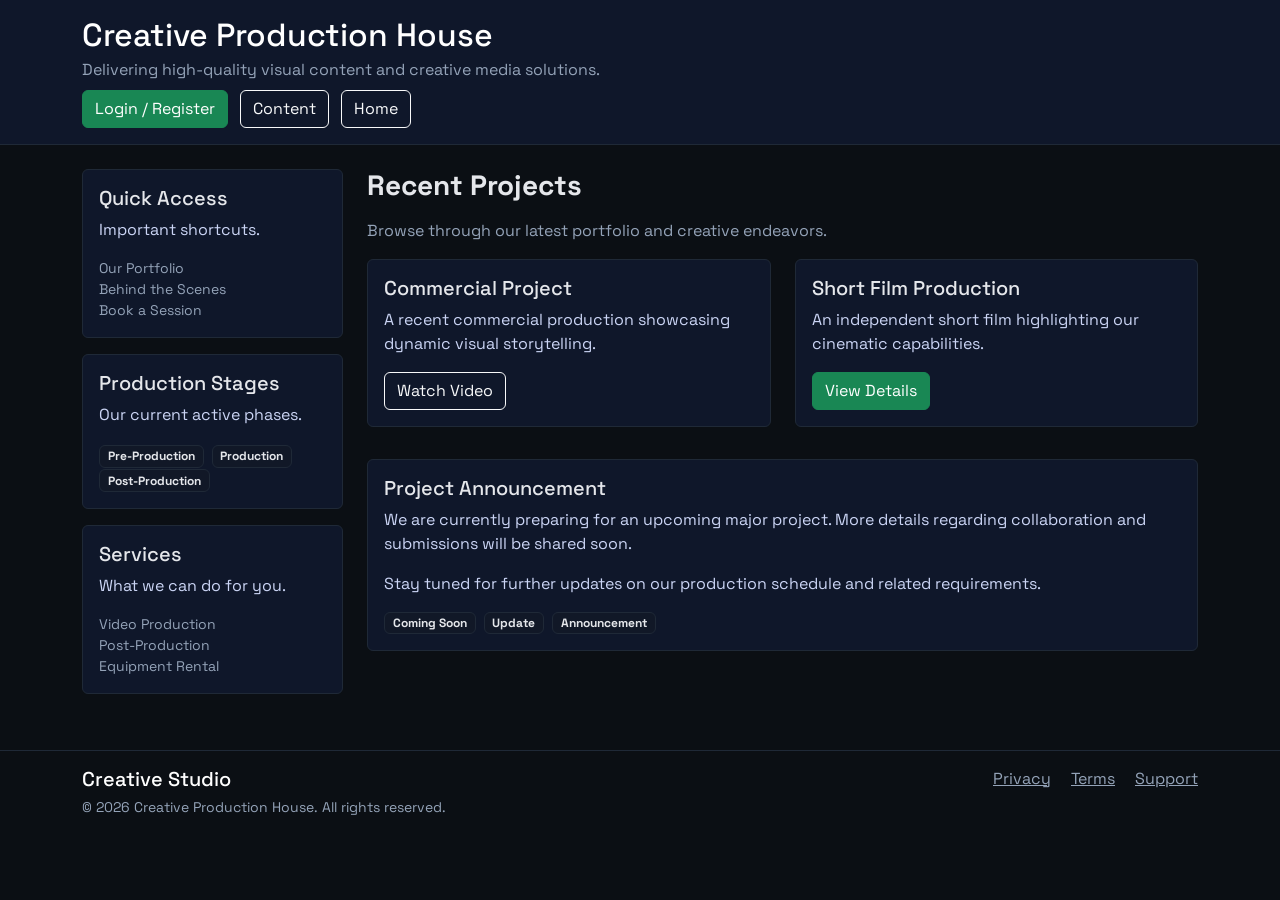
==== index.html @ 3bbcec8f "initial commit" ====
<!DOCTYPE html>
<html lang="en">
<head>
<meta charset="UTF-8">
<meta name="viewport" content="width=device-width, initial-scale=1">
<title>Creative Production House</title>
<link rel="preconnect" href="https://fonts.googleapis.com">
<link rel="preconnect" href="https://fonts.gstatic.com" crossorigin>
<link href="https://fonts.googleapis.com/css2?family=Space+Grotesk:wght@400;500;600;700&display=swap" rel="stylesheet">
<link href="https://cdn.jsdelivr.net/npm/bootstrap@5.3.3/dist/css/bootstrap.min.css" rel="stylesheet">
<link href="css/style.css" rel="stylesheet">
</head>
<body>

<!-- Header -->
<header class="content-header text-white p-3">
<div class="container">
<h2 class="mb-1">Creative Production House</h2>
<p class="text-muted mb-0">Delivering high-quality visual content and creative media solutions.</p>
<nav class="mt-2">
<a href="login.html" class="btn btn-success me-2">Login / Register</a>
<a href="#content" class="btn btn-outline-light me-2">Content</a>
<a href="index.html" class="btn btn-outline-light">Home</a>
</nav>
</div>
</header>

<!-- Main Content -->
<div class="container my-4">
<div class="row">
<!-- Sidebar -->
<aside class="col-md-3 mb-3">
<div class="card content-card mb-3">
<div class="card-body">
<h5 class="card-title">Quick Access</h5>
<p class="card-text">Important shortcuts.</p>
<ul class="list-unstyled small text-muted mb-0">
<li>Our Portfolio</li>
<li>Behind the Scenes</li>
<li>Book a Session</li>
</ul>
</div>
</div>
<div class="card content-card mb-3">
<div class="card-body">
<h5 class="card-title">Production Stages</h5>
<p class="card-text">Our current active phases.</p>
<span class="badge content-badge me-1">Pre-Production</span>
<span class="badge content-badge me-1">Production</span>
<span class="badge content-badge">Post-Production</span>
</div>
</div>
<div class="card content-card mb-3">
<div class="card-body">
<h5 class="card-title">Services</h5>
<p class="card-text">What we can do for you.</p>
<ul class="list-unstyled small text-muted mb-0">
<li>Video Production</li>
<li>Post-Production</li>
<li>Equipment Rental</li>
</ul>
</div>
</div>
</aside>

<!-- Content -->
<main class="col-md-9" id="content">
<h3 class="fw-bold mb-3">Recent Projects</h3>
<p class="text-muted">Browse through our latest portfolio and creative endeavors.</p>
<div class="row">
<div class="col-md-6 mb-3">
<div class="card content-card h-100">
<div class="card-body">
<h5 class="card-title">Commercial Project</h5>
<p class="card-text">A recent commercial production showcasing dynamic visual storytelling.</p>
<a href="#" class="btn btn-outline-light">Watch Video</a>
</div>
</div>
</div>
<div class="col-md-6 mb-3">
<div class="card content-card h-100">
<div class="card-body">
<h5 class="card-title">Short Film Production</h5>
<p class="card-text">An independent short film highlighting our cinematic capabilities.</p>
<a href="#" class="btn btn-success">View Details</a>
</div>
</div>
</div>
</div>

<div class="card content-card mt-3">
<div class="card-body">
<h5 class="card-title">Project Announcement</h5>
<p class="card-text">
We are currently preparing for an upcoming major project. More details regarding collaboration and submissions will be shared soon.
</p>
<p class="card-text">
Stay tuned for further updates on our production schedule and related requirements.
</p>
<div class="d-flex flex-wrap gap-2">
<span class="badge content-badge">Coming Soon</span>
<span class="badge content-badge">Update</span>
<span class="badge content-badge">Announcement</span>
</div>
</div>
</div>
</main>
</div>
</div>

<!-- Footer -->
<footer class="content-footer text-white py-3">
<div class="container d-flex justify-content-between">
<div>
<h5 class="mb-1">Creative Studio</h5>
<small class="text-muted">© 2026 Creative Production House. All rights reserved.</small>
</div>
<div>
<a href="#" class="text-muted me-3">Privacy</a>
<a href="#" class="text-muted me-3">Terms</a>
<a href="#" class="text-muted">Support</a>
</div>
</div>
</footer>

<!-- Bootstrap JS -->
<script src="https://cdn.jsdelivr.net/npm/bootstrap@5.3.3/dist/js/bootstrap.bundle.min.js"></script>
</body>
</html>
---- css/style.css ----
body {
  font-family: "Space Grotesk", "Segoe UI", sans-serif;
  background: #0b0f14;
  color: #e5e7eb;
}

a {
  color: #86efac;
}

a:hover,
a:focus {
  color: #4ade80;
}

.text-muted {
  color: #94a3b8 !important;
}

.content-header {
  background: #0f172a;
  border-bottom: 1px solid #1f2937;
}

.content-footer {
  border-top: 1px solid #1f2937;
}

.content-card {
  background: #0f172a;
  border: 1px solid #1f2937;
  color: #e5e7eb;
}

.content-card .card-text {
  color: #cbd5f5;
}

.content-badge {
  background: #111827;
  border: 1px solid #1f2937;
  color: #e5e7eb;
}

.no-gutter {
  margin-left: 0;
  margin-right: 0;
}

.no-gutter > [class*="col-"] {
  padding-left: 0;
  padding-right: 0;
}

.login {
  min-height: 100vh;
  display: flex;
  align-items: center;
  padding: 60px 0;
}

.bg-image {
  background-image: url("https://source.unsplash.com/WEQbe2jBg40/900x1200");
  background-size: cover;
  background-position: center;
  min-height: 100vh;
  position: relative;
}

.bg-image:after {
  content: "";
  position: absolute;
  top: 0;
  right: 0;
  bottom: 0;
  left: 0;
  background: rgba(5, 8, 14, 0.6);
}

.bg-image .image-caption {
  position: absolute;
  z-index: 1;
  left: 40px;
  bottom: 40px;
  max-width: 300px;
}

.login-heading {
  font-weight: 300;
  margin-bottom: 20px;
}

.form-control {
  background: #0b1220;
  border-color: #1f2937;
  color: #e5e7eb;
  box-shadow: none;
}

.form-control:focus {
  border-color: #22c55e;
  box-shadow: none;
}

.btn-login {
  font-size: 0.9rem;
  letter-spacing: 0.05rem;
  padding: 0.75rem 1rem;
  text-transform: uppercase;
  font-weight: 600;
}

.register-section {
  padding: 50px 0 80px;
}

.modal-content {
  background: #0b1220;
  color: #e5e7eb;
  border-color: #1f2937;
}

.modal-header,
.modal-footer {
  border-color: #1f2937;
}

.colorgraph {
  height: 5px;
  border-top: 0;
  border-radius: 5px;
  background-image: linear-gradient(to right, #22c55e, #22c55e 12.5%, #99f6e4 12.5%, #99f6e4 25%, #38bdf8 25%, #38bdf8 37.5%, #f59e0b 37.5%, #f59e0b 50%, #f472b6 50%, #f472b6 62.5%, #a78bfa 62.5%, #a78bfa 75%, #60a5fa 75%, #60a5fa 87.5%, #67e8f9 87.5%, #67e8f9);
}
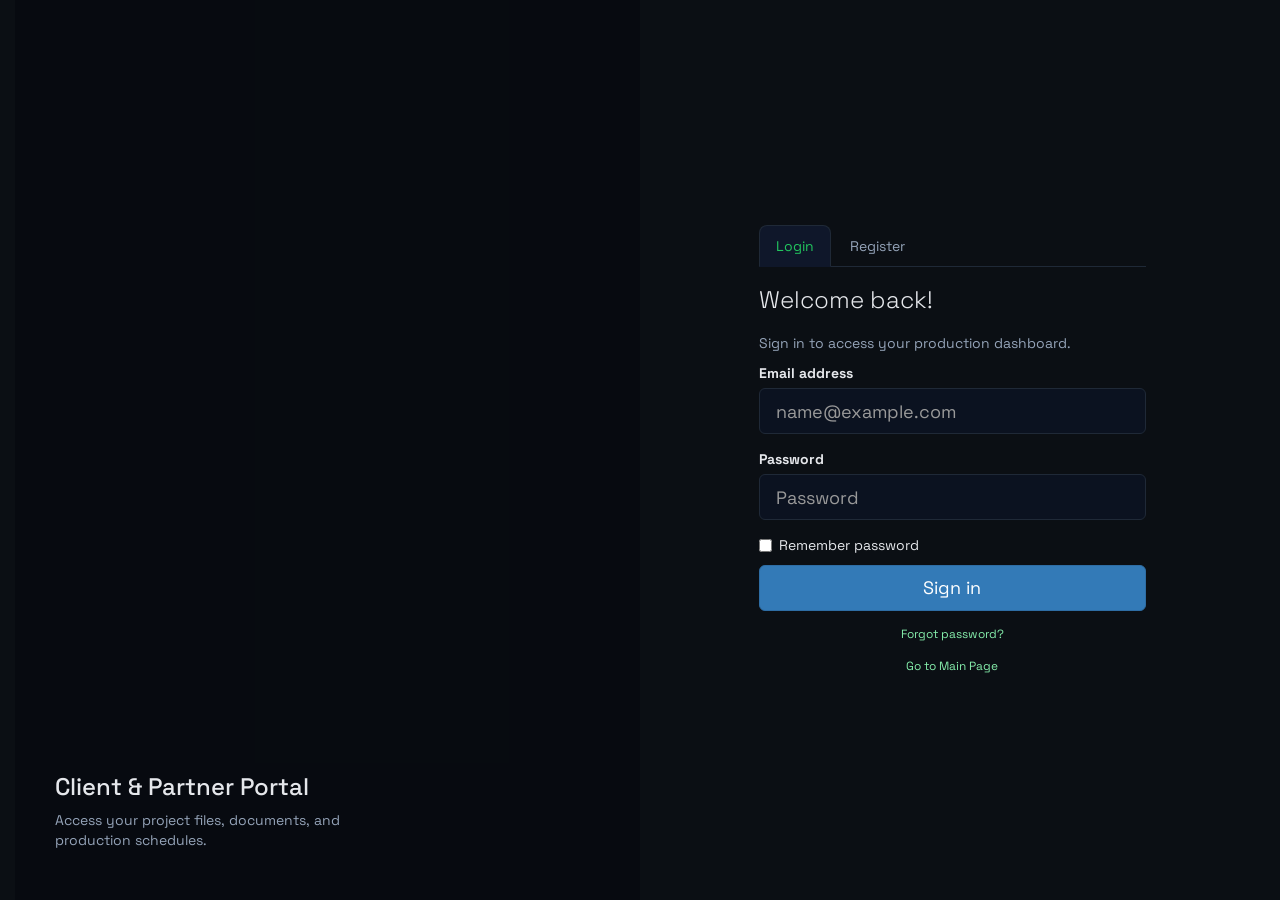
==== commit 4c56e868: "redirect page" ====
--- a/index.html
+++ b/index.html
@@ -9,6 +9,14 @@
 <link href="https://fonts.googleapis.com/css2?family=Space+Grotesk:wght@400;500;600;700&display=swap" rel="stylesheet">
 <link href="https://cdn.jsdelivr.net/npm/bootstrap@5.3.3/dist/css/bootstrap.min.css" rel="stylesheet">
 <link href="css/style.css" rel="stylesheet">
+<script>
+  (function () {
+    var params = new URLSearchParams(window.location.search);
+    if (params.get("auth") !== "1") {
+      window.location.replace("login.html");
+    }
+  })();
+</script>
 </head>
 <body>
 
@@ -127,4 +135,4 @@
 <script src="https://cdn.jsdelivr.net/npm/bootstrap@5.3.3/dist/js/bootstrap.bundle.min.js"></script>
 </body>
 </html>
- + 
--- a/css/style.css
+++ b/css/style.css
@@ -114,6 +114,52 @@
   padding: 50px 0 80px;
 }
 
+.auth-tabs {
+  margin-bottom: 20px;
+  border-bottom: 1px solid #1f2937;
+}
+
+.auth-tabs > li > a {
+  color: #94a3b8;
+  background: transparent;
+  border: 1px solid transparent;
+  border-radius: 8px 8px 0 0;
+  padding: 10px 16px;
+}
+
+.auth-tabs > li > a:hover,
+.auth-tabs > li > a:focus {
+  color: #e5e7eb;
+  background: #0f172a;
+  border-color: #1f2937 #1f2937 transparent;
+}
+
+.auth-tabs > li.active > a,
+.auth-tabs > li.active > a:hover,
+.auth-tabs > li.active > a:focus {
+  color: #22c55e;
+  background: #0f172a;
+  border-color: #1f2937 #1f2937 transparent;
+}
+
+.terms-row {
+  margin-top: 4px;
+  margin-bottom: 4px;
+}
+
+.terms-check {
+  display: flex;
+  align-items: center;
+  gap: 10px;
+  margin: 0;
+  color: #cbd5e1;
+  font-weight: 500;
+}
+
+.terms-check input[type="checkbox"] {
+  margin: 0;
+}
+
 .modal-content {
   background: #0b1220;
   color: #e5e7eb;
@@ -126,8 +172,5 @@
 }
 
 .colorgraph {
-  height: 5px;
-  border-top: 0;
-  border-radius: 5px;
-  background-image: linear-gradient(to right, #22c55e, #22c55e 12.5%, #99f6e4 12.5%, #99f6e4 25%, #38bdf8 25%, #38bdf8 37.5%, #f59e0b 37.5%, #f59e0b 50%, #f472b6 50%, #f472b6 62.5%, #a78bfa 62.5%, #a78bfa 75%, #60a5fa 75%, #60a5fa 87.5%, #67e8f9 87.5%, #67e8f9);
+  display: none;
 }
